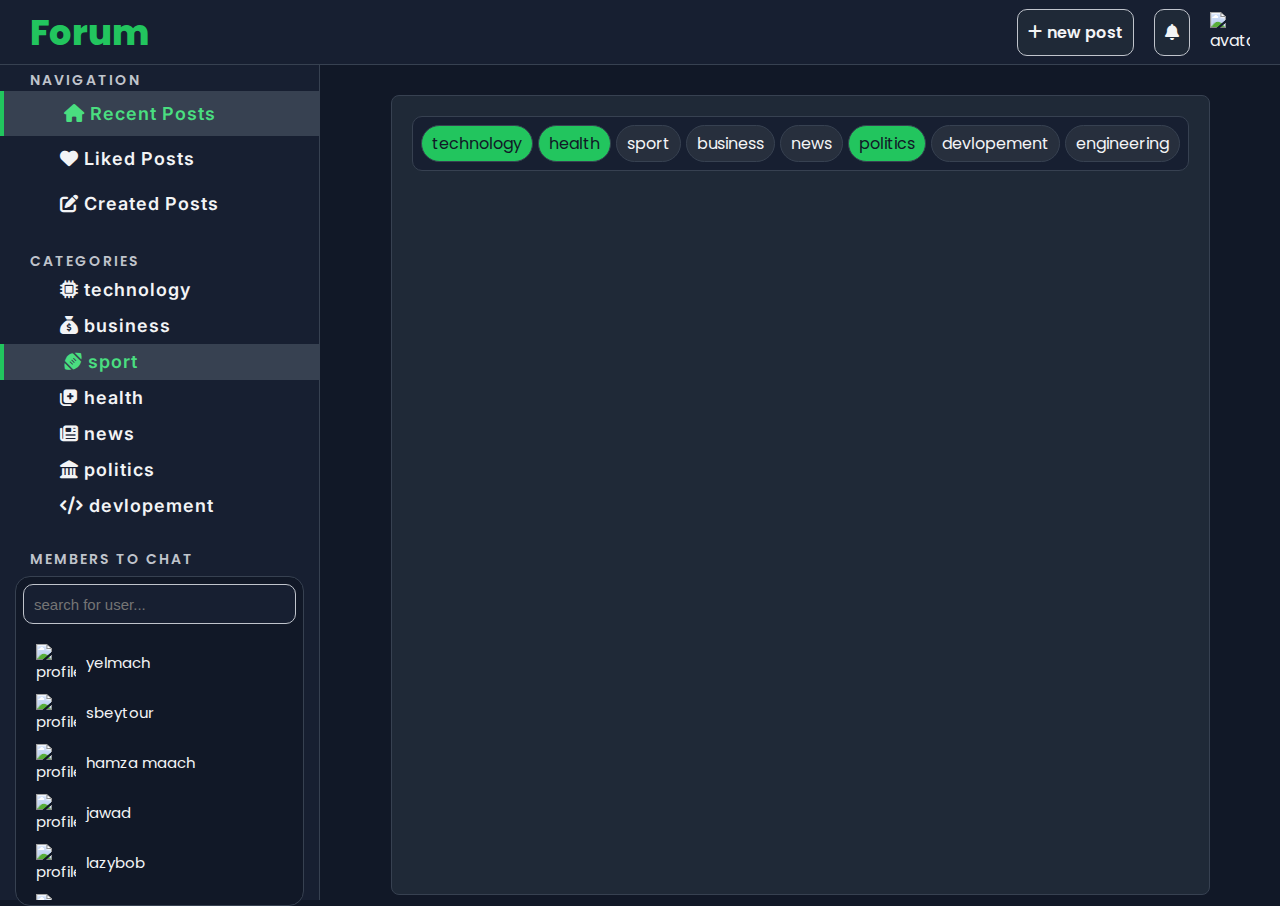
==== web/template/create-post.html @ 593ec8db "major changes" ====
<!DOCTYPE html>
<html lang="en">

<head>
    <meta charset="UTF-8">
    <meta name="viewport" content="width=device-width, initial-scale=1.0">
    <link rel="stylesheet" href="/web/static/css/main.css">
    <link rel="stylesheet" href="https://cdnjs.cloudflare.com/ajax/libs/font-awesome/6.5.1/css/all.min.css">
    <title>Document</title>
</head>

<body>
    <header id="header">
        <a class="title" href="/">Forum</a>
        <div class="header-btns">
            <div onclick="createPost()" class="new-post-btn"><i class="fa-sharp fa-solid fa-plus"></i> new post</div>
            <div class="notification"><i class="fa-sharp fa-solid fa-bell"></i></div>
            <img src="https://avatar.iran.liara.run/public/boy" alt="avatar">
        </div>
    </header>

    <div class="main-container" style="display: flex;">
        <aside class="sidebar">
            <label>Navigation</label>
            <div class="navigation" style="margin-bottom: 25px;">
                <div onclick="resentPosts()" class="active"><i class="fa-sharp fa-solid fa-house"></i> Recent Posts</div>
                <div onclick="likedPosts()"><i class="fa-sharp fa-solid fa-heart"></i> Liked Posts</div>
                <div onclick="createdPosts()"><i class="fa-sharp fa-solid fa-pen-to-square"></i> Created Posts</div>
            </div>

            <label>Categories</label>
            <div class="categories" style="margin-bottom: 25px;">
                <div><i class="fa-solid fa-microchip"></i> technology</div>
                <div><i class="fa-solid fa-sack-dollar"></i> business</div>
                <div class="active"><i class="fa-solid fa-football"></i> sport</div>
                <div><i class="fa-solid fa-notes-medical"></i> health</div>
                <div><i class="fa-solid fa-newspaper"></i> news</div>
                <div><i class="fa-solid fa-landmark"></i> politics</div>
                <div><i class="fa-solid fa-code"></i> devlopement</div>
            </div>

            <label>members to chat</label>
            <div class="members-container">
                <input type="search" placeholder="search for user...">
                <div class="members-list">
                    <div class="member">
                        <img src="https://avatar.iran.liara.run/public/boy" alt="profile">
                        <span>yelmach</span>
                    </div>
                    <div class="member">
                        <img src="https://avatar.iran.liara.run/public/boy" alt="profile">
                        <span>sbeytour</span>
                    </div>
                    <div class="member">
                        <img src="https://avatar.iran.liara.run/public/boy" alt="profile">
                        <span>hamza maach</span>
                    </div>
                    <div class="member">
                        <img src="https://avatar.iran.liara.run/public/boy" alt="profile">
                        <span>jawad</span>
                    </div>
                    <div class="member">
                        <img src="https://avatar.iran.liara.run/public/boy" alt="profile">
                        <span>lazybob</span>
                    </div>
                    <div class="member">
                        <img src="https://avatar.iran.liara.run/public/boy" alt="profile">
                        <span>mouka</span>
                    </div>
                    <div class="member">
                        <img src="https://avatar.iran.liara.run/public/boy" alt="profile">
                        <span>lazybob</span>
                    </div>
                    <div class="member">
                        <img src="https://avatar.iran.liara.run/public/boy" alt="profile">
                        <span>mohmad</span>
                    </div>
                </div>
            </div>
        </aside>
        <main class="main">
            <form id="new-post-form">
                <div class="select-category">
                    <div class="cat-options">
                      <div class="cat" data-selected="true">technology</div>
                      <div class="cat" data-selected="true">health</div>
                      <div class="cat" data-selected="false">sport</div>
                      <div class="cat" data-selected="false">business</div>
                      <div class="cat" data-selected="false">news</div>
                      <div class="cat" data-selected="true">politics</div>
                      <div class="cat" data-selected="false">devlopement</div>
                      <div class="cat" data-selected="false">engineering</div>
                    </div>
                  </div>
            </form>
        </main>
    </div>
</body>

</html>
---- web/static/css/main.css ----
@import url("https://fonts.googleapis.com/css2?family=Poppins:wght@200;300;400;500;600;700&display=swap");
@import url("https://fonts.googleapis.com/css2?family=Inter:wght@400;500;600&amp;display=swap");

:root {
    --main-green: #4ade80;
    --main-red: #ff3c3c;
    --main-green-hover: #22c55e;
    --bg-dark: #111827;
    --bg-dark-second: #171f31;
    --bg-card: #1f2937;
    --text-primary: #f3f4f6;
    --text-secondary: #c0c4cc;
    --card-border: #374151;
    --hover-bg: #272f3d;
}

* {
    margin: 0;
    padding: 0;
    box-sizing: border-box;
}

body {
    font-family: "Poppins", sans-serif;
    display: flex;
    flex-direction: column;
    background-color: var(--bg-dark);
    color: var(--text-primary);
    overflow: hidden;
}

img {
    width: 40px;
}

/* ------- header section ----------  */
#header {
    display: flex;
    justify-content: space-between;
    align-items: center;
    padding: 5px 30px;
    height: 65px;
    background-color: var(--bg-dark-second);
    border-bottom: 1px solid var(--card-border);
}

#header .title {
    font-size: 35px;
    font-weight: 800;
    color: var(--main-green-hover);
    text-decoration: none;
}

#header .title:hover {
    color: var(--main-green);
}

.header-btns {
    display: flex;
    gap: 20px;
    align-items: center;
}

.header-btns div {
    font-weight: 600;
    padding: 10px;
    background-color: var(--bg-card);
    color: var(--text-primary);
    border: 1px solid var(--text-secondary);
    border-radius: 10px;
    cursor: pointer;
    transition: all 0.2s;
}

.new-post-btn:hover {
    background-color: var(--bg-dark);
    color: var(--main-green);
    border-color: var(--main-green);
}

.logout-btn:hover {
    background-color: var(--bg-dark);
    color: var(--main-red);
    border: 1px solid var(--main-red);
}

/* -----------  ------------- */
#body {
    max-width: 1300px;
    margin: 0 auto;
    padding: 0 20px;
    display: flex;
    flex-direction: column;
    gap: 20px
}

/* -------- side bar ------- */

.sidebar {
    display: flex;
    flex-direction: column;
    width: 320px;
    height: calc(100vh - 65px);
    padding: 5px 0;
    border-right: 1px var(--card-border) solid;
    background-color: var(--bg-dark-second);
}

.sidebar label {
    color: var(--text-secondary);
    font-size: 14px;
    font-weight: 600;
    letter-spacing: 2px;
    text-transform: uppercase;
    margin-left: 30px;
}

.categories div,
.navigation div {
    font-family: 'Inter', -apple-system, BlinkMacSystemFont,
        'Segoe UI', Roboto, Arial, sans-serif;
    letter-spacing: 1px;
    font-size: 18px;
    font-weight: 600;
    padding-left: 60px;
    line-height: 2;
    cursor: pointer;
}

.navigation div {
    line-height: 2.5;
}

.navigation div:hover,
.categories div:hover {
    background-color: var(--bg-card);
    color: var(--main-green);
}

.navigation div.active,
.categories div.active {
    background-color: var(--card-border);
    color: var(--main-green);
    border-left: 4px solid var(--main-green-hover);
}

.members-container {
    border: 1px solid var(--card-border);
    background-color: var(--bg-dark);
    height: 40%;
    border-radius: 15px;
    margin: 6px 15px;
}

.members-list {
    height: 82%;
    overflow-y: scroll;
    scrollbar-width: thin;
    scrollbar-color: var(--card-border) var(--bg-dark);
}

.members-container input {
    margin: 7px;
    padding: 10px;
    border: 1px solid var(--text-secondary);
    border-radius: 10px;
    background-color: var(--bg-dark-second);
    color: var(--text-primary);
    height: 40px;
    font-size: 15px;
    outline: none;
    width: calc(100% - 14px);
}

.members-container input:focus {
    border: 1px solid var(--main-green);
}

.member {
    display: flex;
    align-items: center;
    font-size: 15px;
    gap: 10px;
    margin: 13px 20px;
    cursor: pointer;
}

.member img {
    height: 37px;
}

.member:hover {
    background-color: var(--bg-card);
    color: var(--main-green);
    border-radius: 20px;
}

/* -------- posts ------- */

.main {
    flex: 1;
    display: flex;
    justify-content: center;
    margin-top: 30px;
    height: calc(100vh - 100px);
    overflow-y: scroll;
    scrollbar-width: thin;
    scrollbar-color: var(--card-border) var(--bg-dark);
}

.post-container {
    width: 100%;
    max-width: 1800px;
}

.post {
    background-color: var(--bg-card);
    border: 1px solid var(--card-border);
    border-left: solid var(--main-green-hover);
    border-radius: 8px;
    padding: 15px;
    margin-bottom: 15px;
}

.post .user-info {
    display: flex;
    align-items: center;
    gap: 10px;
    margin-bottom: 5px;
}

.user-info .timestamp {
    font-size: 11px;
    font-weight: 300;
    color: var(--text-secondary);
}

.user-info .username {
    letter-spacing: 1px;
    font-weight: 600;
}

.post-content h3 {
    letter-spacing: 1.2px;
    font-size: 19px;
    margin-bottom: 5px;
    color: var(--main-green);
    cursor: pointer;
}

.post-content h3:hover {
    color: var(--main-green-hover);
}

.post-content p {
    letter-spacing: 0.5px;
    line-height: 1.5;
}

.tags-reactions {
    display: flex;
    justify-content: space-between;
    gap: 5px;
    align-items: end;
}

.tags {
    display: flex;
    flex-wrap: wrap;
    gap: 5px;
}

.tags span {
    font-size: 12px;
    color: var(--text-secondary);
    background-color: var(--bg-dark-second);
    border: 1px solid var(--card-border);
    padding: 5px 10px;
    border-radius: 5px;
}

.reactions {
    color: var(--text-secondary);
}

.reactions span {
    margin-left: 10px;
}

.reactions i {
    font-size: 18px;
    cursor: pointer;
}

.reactions i:hover {
    color: var(--text-primary);
}

.reactions i.dislike {
    color: #f82f2f;
}

.reactions i.like {
    color: #0084ff;
}

/* --------- create post page ------------ */

#new-post-form {
    background-color: var(--bg-card);
    border: 1px solid var(--card-border);
    border-radius: 8px;
    padding: 20px;
}

.select-category {
    border: 1px solid var(--card-border);
    background-color: var(--bg-dark-second);
    border-radius: 10px;
    padding: 8px;
}

.cat-options {
    display: flex;
    flex-wrap: wrap;
    gap: 5px;
}

.cat-options div {
    padding: 5px 10px;
    border-radius: 30px;
    border: 1px solid var(--card-border);
    background: var(--hover-bg);
    cursor: pointer;
    transition: all 0.2s;
}

.cat-options div[data-selected="true"] {
    background-color: var(--main-green-hover);
    color: var(--bg-dark);
    border: 1px solid var(--card-border);
}

.cat-options div:hover {
    border-color: var(--main-green-hover);
}
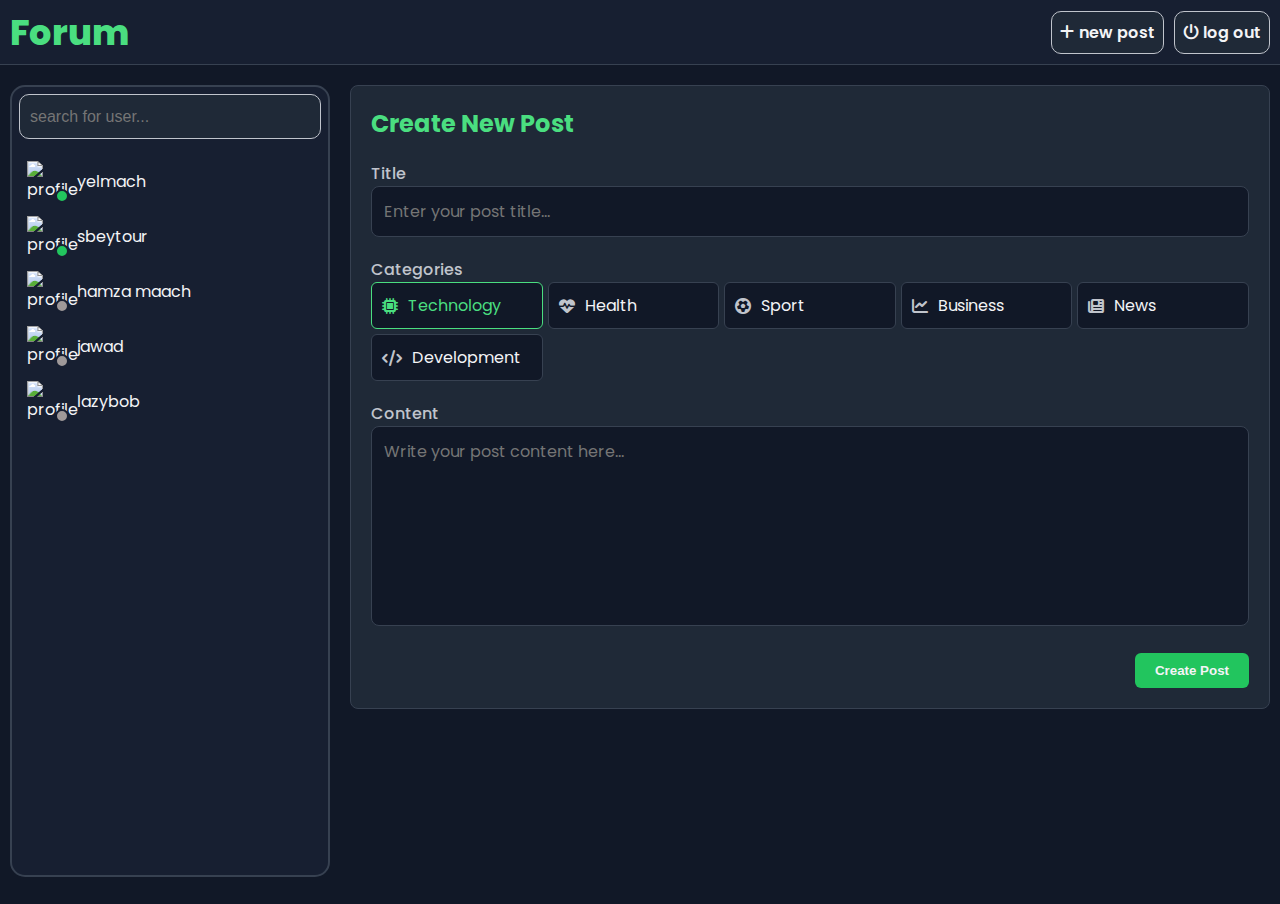
==== commit 6aac5c6a: "add create post page and its style" ====
--- a/web/template/create-post.html
+++ b/web/template/create-post.html
@@ -10,88 +10,115 @@
 </head>
 
 <body>
-    <header id="header">
-        <a class="title" href="/">Forum</a>
-        <div class="header-btns">
-            <div onclick="createPost()" class="new-post-btn"><i class="fa-sharp fa-solid fa-plus"></i> new post</div>
-            <div class="notification"><i class="fa-sharp fa-solid fa-bell"></i></div>
-            <img src="https://avatar.iran.liara.run/public/boy" alt="avatar">
-        </div>
-    </header>
+    <div id="header-container">
+        <header>
+            <button id="sidebar-toggle" class="sidebar-toggle">
+                <i class="fa-solid fa-bars"></i>
+            </button>
+            <a class="title" href="/">Forum</a>
+            <div class="header-btns">
+                <div class="new-post-btn">
+                    <i class="fa-sharp fa-solid fa-plus"></i>
+                    <span>new post</span>
+                </div>
+                <div class="logout-btn">
+                    <i class="fa-solid fa-power-off"></i>
+                    <span>log out</span>
+                </div>
+            </div>
+        </header>
+    </div>
 
-    <div class="main-container" style="display: flex;">
-        <aside class="sidebar">
-            <label>Navigation</label>
-            <div class="navigation" style="margin-bottom: 25px;">
-                <div onclick="resentPosts()" class="active"><i class="fa-sharp fa-solid fa-house"></i> Recent Posts</div>
-                <div onclick="likedPosts()"><i class="fa-sharp fa-solid fa-heart"></i> Liked Posts</div>
-                <div onclick="createdPosts()"><i class="fa-sharp fa-solid fa-pen-to-square"></i> Created Posts</div>
-            </div>
-
-            <label>Categories</label>
-            <div class="categories" style="margin-bottom: 25px;">
-                <div><i class="fa-solid fa-microchip"></i> technology</div>
-                <div><i class="fa-solid fa-sack-dollar"></i> business</div>
-                <div class="active"><i class="fa-solid fa-football"></i> sport</div>
-                <div><i class="fa-solid fa-notes-medical"></i> health</div>
-                <div><i class="fa-solid fa-newspaper"></i> news</div>
-                <div><i class="fa-solid fa-landmark"></i> politics</div>
-                <div><i class="fa-solid fa-code"></i> devlopement</div>
-            </div>
-
-            <label>members to chat</label>
-            <div class="members-container">
-                <input type="search" placeholder="search for user...">
-                <div class="members-list">
-                    <div class="member">
+    <div id="body-container">
+        <aside id="sidebar" class="sidebar">
+            <input type="search" placeholder="search for user...">
+            <div class="members-list">
+                <div class="member">
+                    <div>
                         <img src="https://avatar.iran.liara.run/public/boy" alt="profile">
-                        <span>yelmach</span>
+                        <div class="user-status online"></div>
                     </div>
-                    <div class="member">
+                    <span>yelmach</span>
+                </div>
+                <div class="member">
+                    <div>
                         <img src="https://avatar.iran.liara.run/public/boy" alt="profile">
-                        <span>sbeytour</span>
+                        <div class="user-status online"></div>
                     </div>
-                    <div class="member">
+                    <span>sbeytour</span>
+                </div>
+                <div class="member">
+                    <div>
                         <img src="https://avatar.iran.liara.run/public/boy" alt="profile">
-                        <span>hamza maach</span>
+                        <div class="user-status offline"></div>
                     </div>
-                    <div class="member">
+                    <span>hamza maach</span>
+                </div>
+                <div class="member">
+                    <div>
                         <img src="https://avatar.iran.liara.run/public/boy" alt="profile">
-                        <span>jawad</span>
+                        <div class="user-status offline"></div>
                     </div>
-                    <div class="member">
+                    <span>jawad</span>
+                </div>
+                <div class="member">
+                    <div>
                         <img src="https://avatar.iran.liara.run/public/boy" alt="profile">
-                        <span>lazybob</span>
+                        <div class="user-status offline"></div>
                     </div>
-                    <div class="member">
-                        <img src="https://avatar.iran.liara.run/public/boy" alt="profile">
-                        <span>mouka</span>
-                    </div>
-                    <div class="member">
-                        <img src="https://avatar.iran.liara.run/public/boy" alt="profile">
-                        <span>lazybob</span>
-                    </div>
-                    <div class="member">
-                        <img src="https://avatar.iran.liara.run/public/boy" alt="profile">
-                        <span>mohmad</span>
-                    </div>
+                    <span>lazybob</span>
                 </div>
             </div>
         </aside>
-        <main class="main">
-            <form id="new-post-form">
-                <div class="select-category">
-                    <div class="cat-options">
-                      <div class="cat" data-selected="true">technology</div>
-                      <div class="cat" data-selected="true">health</div>
-                      <div class="cat" data-selected="false">sport</div>
-                      <div class="cat" data-selected="false">business</div>
-                      <div class="cat" data-selected="false">news</div>
-                      <div class="cat" data-selected="true">politics</div>
-                      <div class="cat" data-selected="false">devlopement</div>
-                      <div class="cat" data-selected="false">engineering</div>
+
+        <main>
+            <form id="new-post-form" class="create-post-form">
+                <h2>Create New Post</h2>
+
+                <div class="form-section">
+                    <label for="post-title">Title</label>
+                    <input type="text" id="post-title" name="title" placeholder="Enter your post title..." required>
+                </div>
+
+                <div class="form-section">
+                    <label>Categories</label>
+                    <div class="categories-container">
+                        <div class="category" data-selected="true">
+                            <i class="fa-solid fa-microchip"></i>
+                            <span>Technology</span>
+                        </div>
+                        <div class="category" data-selected="false">
+                            <i class="fa-solid fa-heart-pulse"></i>
+                            <span>Health</span>
+                        </div>
+                        <div class="category" data-selected="false">
+                            <i class="fa-solid fa-futbol"></i>
+                            <span>Sport</span>
+                        </div>
+                        <div class="category" data-selected="false">
+                            <i class="fa-solid fa-chart-line"></i>
+                            <span>Business</span>
+                        </div>
+                        <div class="category" data-selected="false">
+                            <i class="fa-solid fa-newspaper"></i>
+                            <span>News</span>
+                        </div>
+                        <div class="category" data-selected="false">
+                            <i class="fa-solid fa-code"></i>
+                            <span>Development</span>
+                        </div>
                     </div>
-                  </div>
+                </div>
+
+                <div class="form-section">
+                    <label for="post-content">Content</label>
+                    <textarea id="post-content" name="content" placeholder="Write your post content here..."
+                        required></textarea>
+                </div>
+
+                <div class="form-actions">
+                    <button type="submit" class="submit-btn">Create Post</button>
+                </div>
             </form>
         </main>
     </div>
--- a/web/static/css/main.css
+++ b/web/static/css/main.css
@@ -1,10 +1,9 @@
 @import url("https://fonts.googleapis.com/css2?family=Poppins:wght@200;300;400;500;600;700&display=swap");
-@import url("https://fonts.googleapis.com/css2?family=Inter:wght@400;500;600&amp;display=swap");
 
 :root {
     --main-green: #4ade80;
+    --main-green-hover: #22c55e;
     --main-red: #ff3c3c;
-    --main-green-hover: #22c55e;
     --bg-dark: #111827;
     --bg-dark-second: #171f31;
     --bg-card: #1f2937;
@@ -12,6 +11,13 @@
     --text-secondary: #c0c4cc;
     --card-border: #374151;
     --hover-bg: #272f3d;
+    --max-width: 1300px;
+    /* sizes */
+    --sidebar-width: 320px;
+    --header-height: 65px;
+    /* status */
+    --online-color: #22c55e;
+    --offline-color: #9f9999;
 }
 
 * {
@@ -23,47 +29,50 @@
 body {
     font-family: "Poppins", sans-serif;
     display: flex;
+    gap: 20px;
     flex-direction: column;
     background-color: var(--bg-dark);
     color: var(--text-primary);
     overflow: hidden;
 }
 
-img {
-    width: 40px;
-}
-
 /* ------- header section ----------  */
-#header {
-    display: flex;
-    justify-content: space-between;
-    align-items: center;
-    padding: 5px 30px;
-    height: 65px;
+#header-container {
     background-color: var(--bg-dark-second);
     border-bottom: 1px solid var(--card-border);
-}
-
-#header .title {
-    font-size: 35px;
+    height: var(--header-height);
+}
+
+header {
+    display: flex;
+    justify-content: space-between;
+    align-items: center;
+    height: var(--header-height);
+    max-width: var(--max-width);
+    margin: 0 auto;
+    padding: 0 10px;
+}
+
+header .title {
+    font-size: clamp(35px, 2vw, 40px);
     font-weight: 800;
+    color: var(--main-green);
+    text-decoration: none;
+}
+
+header .title:hover {
     color: var(--main-green-hover);
-    text-decoration: none;
-}
-
-#header .title:hover {
-    color: var(--main-green);
 }
 
 .header-btns {
     display: flex;
-    gap: 20px;
+    gap: 10px;
     align-items: center;
 }
 
 .header-btns div {
     font-weight: 600;
-    padding: 10px;
+    padding: 8px;
     background-color: var(--bg-card);
     color: var(--text-primary);
     border: 1px solid var(--text-secondary);
@@ -84,133 +93,120 @@
     border: 1px solid var(--main-red);
 }
 
-/* -----------  ------------- */
-#body {
-    max-width: 1300px;
+.sidebar-toggle {
+    display: none;
+    background: none;
+    border: none;
+    color: var(--text-primary);
+    font-size: 28px;
+    cursor: pointer;
+}
+
+.sidebar-toggle:hover {
+    color: var(--main-green);
+}
+
+/* -------- body section ------- */
+#body-container {
+    max-width: var(--max-width);
+    width: 100%;
     margin: 0 auto;
-    padding: 0 20px;
+    padding: 0 10px;
+    display: flex;
+    /* gap: 20px; */
+
+}
+
+main {
+    flex: 1;
+    height: 91vh;
+    overflow-y: auto;
+    scrollbar-color: var(--card-border) var(--bg-dark);
+    scrollbar-width: thin;
+}
+
+/* -------- side bar ------- */
+#sidebar {
+    width: var(--sidebar-width);
+    height: 88vh;
     display: flex;
     flex-direction: column;
-    gap: 20px
-}
-
-/* -------- side bar ------- */
-
-.sidebar {
-    display: flex;
-    flex-direction: column;
-    width: 320px;
-    height: calc(100vh - 65px);
-    padding: 5px 0;
-    border-right: 1px var(--card-border) solid;
     background-color: var(--bg-dark-second);
-}
-
-.sidebar label {
-    color: var(--text-secondary);
-    font-size: 14px;
-    font-weight: 600;
-    letter-spacing: 2px;
-    text-transform: uppercase;
-    margin-left: 30px;
-}
-
-.categories div,
-.navigation div {
-    font-family: 'Inter', -apple-system, BlinkMacSystemFont,
-        'Segoe UI', Roboto, Arial, sans-serif;
-    letter-spacing: 1px;
-    font-size: 18px;
-    font-weight: 600;
-    padding-left: 60px;
-    line-height: 2;
-    cursor: pointer;
-}
-
-.navigation div {
-    line-height: 2.5;
-}
-
-.navigation div:hover,
-.categories div:hover {
+    border: 2px solid var(--card-border);
+    border-radius: 15px;
+    margin-right: 20px;
+}
+
+#sidebar input {
+    color: var(--text-primary);
     background-color: var(--bg-card);
-    color: var(--main-green);
-}
-
-.navigation div.active,
-.categories div.active {
-    background-color: var(--card-border);
-    color: var(--main-green);
-    border-left: 4px solid var(--main-green-hover);
-}
-
-.members-container {
-    border: 1px solid var(--card-border);
-    background-color: var(--bg-dark);
-    height: 40%;
-    border-radius: 15px;
-    margin: 6px 15px;
+    border: 1px solid var(--text-secondary);
+    border-radius: 10px;
+    height: 45px;
+    margin: 7px;
+    padding: 10px;
+    font-size: 16px;
+    outline: none;
+}
+
+#sidebar input:focus {
+    border: 1px solid var(--main-green);
 }
 
 .members-list {
-    height: 82%;
-    overflow-y: scroll;
+    flex: 1;
+    overflow-y: auto;
     scrollbar-width: thin;
     scrollbar-color: var(--card-border) var(--bg-dark);
 }
 
-.members-container input {
-    margin: 7px;
-    padding: 10px;
-    border: 1px solid var(--text-secondary);
-    border-radius: 10px;
-    background-color: var(--bg-dark-second);
-    color: var(--text-primary);
-    height: 40px;
-    font-size: 15px;
-    outline: none;
-    width: calc(100% - 14px);
-}
-
-.members-container input:focus {
-    border: 1px solid var(--main-green);
-}
-
 .member {
     display: flex;
     align-items: center;
-    font-size: 15px;
     gap: 10px;
-    margin: 13px 20px;
-    cursor: pointer;
-}
-
-.member img {
-    height: 37px;
+    margin: 15px;
+    cursor: pointer;
 }
 
 .member:hover {
     background-color: var(--bg-card);
     color: var(--main-green);
-    border-radius: 20px;
+    border-radius: 6px;
+}
+
+.member img {
+    height: 40px;
+    width: 40px;
+}
+
+.member > div {
+    height: 40px;
+    width: 40px;
+    position: relative;
+}
+
+.user-status {
+    position: absolute;
+    top: 0px;
+    transform: translate(28px, 28px);
+    width: 14px;
+    height: 14px;
+    border-radius: 50%;
+    border: 2px solid var(--bg-dark-second);
+}
+
+.user-status.online {
+    background-color: var(--online-color);
+}
+
+.user-status.offline {
+    background-color: var(--offline-color);
 }
 
 /* -------- posts ------- */
-
-.main {
-    flex: 1;
-    display: flex;
-    justify-content: center;
-    margin-top: 30px;
-    height: calc(100vh - 100px);
-    overflow-y: scroll;
-    scrollbar-width: thin;
-    scrollbar-color: var(--card-border) var(--bg-dark);
-}
-
 .post-container {
-    width: 100%;
-    max-width: 1800px;
+    height: calc(100vh - 85px);
+    padding-right: 5px;
 }
 
 .post {
@@ -219,14 +215,19 @@
     border-left: solid var(--main-green-hover);
     border-radius: 8px;
     padding: 15px;
+    padding: clamp(10px, 3vw, 18px);
     margin-bottom: 15px;
 }
 
+.post img {
+    width: 40px;
+}
+
 .post .user-info {
     display: flex;
     align-items: center;
     gap: 10px;
-    margin-bottom: 5px;
+    margin-bottom: 8px;
 }
 
 .user-info .timestamp {
@@ -243,6 +244,7 @@
 .post-content h3 {
     letter-spacing: 1.2px;
     font-size: 19px;
+    font-size: clamp(17px, 3vw, 20px);
     margin-bottom: 5px;
     color: var(--main-green);
     cursor: pointer;
@@ -255,12 +257,13 @@
 .post-content p {
     letter-spacing: 0.5px;
     line-height: 1.5;
+    font-size: clamp(14px, 3vw, 16px);
+    margin-bottom: 10px;
 }
 
 .tags-reactions {
     display: flex;
     justify-content: space-between;
-    gap: 5px;
     align-items: end;
 }
 
@@ -272,19 +275,25 @@
 
 .tags span {
     font-size: 12px;
+    font-size: clamp(10px, 2vw, 13px);
+    padding: 4px 8px;
     color: var(--text-secondary);
     background-color: var(--bg-dark-second);
     border: 1px solid var(--card-border);
-    padding: 5px 10px;
     border-radius: 5px;
 }
 
 .reactions {
+    display: flex;
+    gap: 10px;
     color: var(--text-secondary);
 }
 
-.reactions span {
-    margin-left: 10px;
+.reactions div {
+    display: flex;
+    align-items: center;
+    gap: 5px;
+
 }
 
 .reactions i {
@@ -304,43 +313,172 @@
     color: #0084ff;
 }
 
-/* --------- create post page ------------ */
-
-#new-post-form {
+@media screen and (max-width: 900px) {
+    #body-container {
+        position: relative;
+    }
+
+    .sidebar-toggle {
+        display: block;
+    }
+
+    #sidebar {
+        position: fixed;
+        left: -100%;
+        top: 85px;
+        width: 300px;
+        margin-left: 10px;
+        z-index: 100;
+        transition: left 0.3s ease;
+        background-color: var(--bg-dark-second);
+    }
+
+    #sidebar.active {
+        left: 0;
+    }
+
+    .sidebar-overlay {
+        display: none;
+        position: fixed;
+        top: 65px;
+        left: 0;
+        right: 0;
+        bottom: 0;
+        background-color: #00000080;
+        z-index: 99;
+    }
+
+    .sidebar-overlay.active {
+        display: block;
+    }
+}
+
+@media screen and (max-width: 480px) {
+    .tags-reactions {
+        flex-direction: column;
+        align-items: flex-start;
+        gap: 15px;
+    }
+
+    .header-btns div span {
+        display: none;
+    }
+
+    .header-btns div i {
+        text-align: center;
+        align-items: center;
+        width: 20px;
+        height: 20px;
+    }
+}
+
+
+/* ---- new post page -------- */
+.create-post-form {
     background-color: var(--bg-card);
     border: 1px solid var(--card-border);
     border-radius: 8px;
     padding: 20px;
 }
 
-.select-category {
+.create-post-form h2 {
+    color: var(--main-green);
+    margin-bottom: 20px;
+    font-size: 24px;
+}
+
+.form-section {
+    margin-bottom: 20px;
+}
+
+.form-section label {
+    margin-bottom: 8px;
+    color: var(--text-secondary);
+    font-weight: 500;
+}
+
+.form-section input,
+.form-section textarea {
+    width: 100%;
+    padding: 12px;
+    background-color: var(--bg-dark);
     border: 1px solid var(--card-border);
-    background-color: var(--bg-dark-second);
-    border-radius: 10px;
-    padding: 8px;
-}
-
-.cat-options {
-    display: flex;
-    flex-wrap: wrap;
+    border-radius: 8px;
+    color: var(--text-primary);
+    font-family: "Poppins", sans-serif;
+    font-size: 16px;
+    outline: none;
+    transition: border-color 0.2s;
+}
+
+.form-section input:focus,
+.form-section textarea:focus {
+    border-color: var(--main-green);
+}
+
+.form-section textarea {
+    height: 200px;
+    resize: none;
+}
+
+.categories-container {
+    display: grid;
+    grid-template-columns: repeat(auto-fill, minmax(150px, 1fr));
     gap: 5px;
 }
 
-.cat-options div {
-    padding: 5px 10px;
-    border-radius: 30px;
+.category {
+    display: flex;
+    align-items: center;
+    gap: 10px;
+    padding: 10px;
+    background-color: var(--bg-dark);
     border: 1px solid var(--card-border);
-    background: var(--hover-bg);
+    border-radius: 6px;
     cursor: pointer;
     transition: all 0.2s;
 }
 
-.cat-options div[data-selected="true"] {
+.category i {
+    color: var(--text-secondary);
+}
+
+.category[data-selected="true"] {
+    background-color: var(--bg-dark);
+    border-color: var(--main-green);
+    color: var(--main-green);
+}
+
+.category[data-selected="true"] i {
+    color: var(--main-green);
+}
+
+.category:hover {
+    border-color: var(--main-green);
+    color: var(--main-green);
+}
+
+.category:hover i {
+    color: var(--main-green);
+}
+
+.form-actions {
+    display: flex;
+    justify-content: flex-end;
+    margin-top: 20px;
+}
+
+.submit-btn {
     background-color: var(--main-green-hover);
-    color: var(--bg-dark);
-    border: 1px solid var(--card-border);
-}
-
-.cat-options div:hover {
-    border-color: var(--main-green-hover);
-}+    color: var(--text-primary);
+    padding: 10px 20px;
+    border-radius: 6px;
+    font-weight: 600;
+    cursor: pointer;
+    transition: all 0.2s;
+    border: none;
+}
+
+.submit-btn:hover {
+    background-color: var(--main-green);
+}
